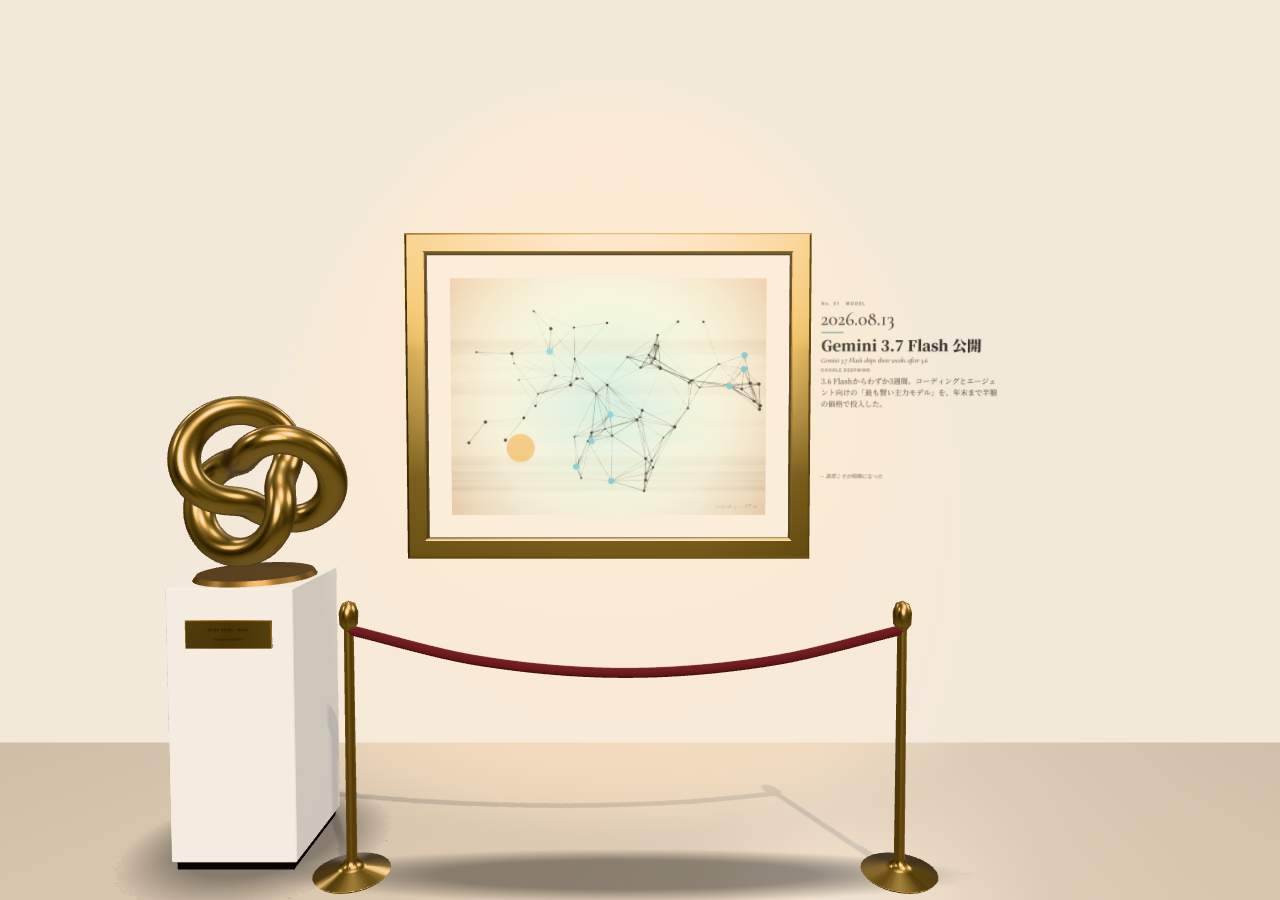
==== site/dev/exhibit_preview.html @ 72174a5a "feat(B): exhibit tuning (bigger art & captions, richer generative paintings, sculpture scale, rope l" ====
<!doctype html>
<!-- Owner: B — exhibit.js 単体プレビュー（白壁の一室に展示を並べて近接撮影）。?cat=MODEL,SAFETY&i=0 -->
<html lang="ja"><head><meta charset="utf-8"><meta name="viewport" content="width=device-width,initial-scale=1">
<title>exhibit preview (B)</title>
<link href="https://fonts.googleapis.com/css2?family=Cormorant+Garamond:ital,wght@0,400;0,500;0,600;1,400;1,500&family=Noto+Serif+JP:wght@400;600;900&family=Inter:wght@300;400;600&display=swap" rel="stylesheet">
<style>html,body{margin:0;height:100%;background:#cfc8bd;overflow:hidden}canvas{display:block}</style>
<script type="importmap">{ "imports": { "three": "../vendor/three/three.module.js", "three/addons/": "../vendor/three/addons/" } }</script>
</head><body>
<script type="module">
import * as THREE from 'three';
import { RoomEnvironment } from 'three/addons/environments/RoomEnvironment.js';
import { makeExhibit } from '../js/exhibit.js';
const q = new URLSearchParams(location.search);
const cats = (q.get('cat') || 'MODEL').split(',');
const view = q.get('view') || 'front';
const r = new THREE.WebGLRenderer({ antialias: true, preserveDrawingBuffer: true });
r.setSize(innerWidth, innerHeight); r.setPixelRatio(1);
r.toneMapping = THREE.NeutralToneMapping; r.shadowMap.enabled = true; r.shadowMap.type = THREE.PCFSoftShadowMap;
document.body.appendChild(r.domElement);
const scene = new THREE.Scene(); scene.background = new THREE.Color('#d9d3c9');
const pm = new THREE.PMREMGenerator(r); scene.environment = pm.fromScene(new RoomEnvironment(), 0.04).texture; scene.environmentIntensity = 0.45;
const wall = new THREE.Mesh(new THREE.PlaneGeometry(40, 8), new THREE.MeshStandardMaterial({ color: '#ece7de', roughness: 0.9 }));
wall.position.set(0, 4, -0.55); wall.receiveShadow = true; scene.add(wall);
const floor = new THREE.Mesh(new THREE.PlaneGeometry(40, 20), new THREE.MeshPhysicalMaterial({ color: '#cbbfae', roughness: 0.35, clearcoat: 0.4 }));
floor.rotation.x = -Math.PI / 2; floor.receiveShadow = true; scene.add(floor);
scene.add(new THREE.HemisphereLight(0xfff6ea, 0x8a7a66, 0.8));
const sun = new THREE.DirectionalLight(0xfff0dc, 1.6); sun.position.set(3, 8, 6); sun.castShadow = true;
sun.shadow.mapSize.set(2048, 2048); Object.assign(sun.shadow.camera, { left: -8, right: 8, top: 6, bottom: -2 }); sun.shadow.bias = -0.0004; scene.add(sun);
const N = { date: '2026.08.13', org: 'Google DeepMind', title: 'Gemini 3.7 Flash 公開', titleEn: 'Gemini 3.7 Flash ships three weeks after 3.6',
  summary: '3.6 Flashからわずか3週間。コーディングとエージェント向けの「最も賢い主力モデル」を、年末まで半額の価格で投入した。', impact: '速度こそが戦略になった', color: '#38e8ff' };
const cam = new THREE.PerspectiveCamera(55, innerWidth / innerHeight, 0.05, 100);
const exs = cats.map((c, k) => { const e = makeExhibit({ ...N, category: c, title: k ? N.title + '（' + c + '）' : N.title }, +(q.get('i') || 0) + k, r); e.position.x = k * 3.8; scene.add(e); return e; });
exs.forEach(e => { const sp = new THREE.SpotLight(0xffe8c8, 30, 12, 0.5, 0.6, 1.6); const ud = e.userData; sp.position.copy(ud.lightPos).add(e.position); sp.target.position.copy(ud.focus).add(e.position); scene.add(sp, sp.target); });
const cx = (cats.length - 1) * 1.9;
if (view === 'front') { cam.position.set(cx, 1.6, cats.length > 1 ? 6.5 : 3.6); cam.lookAt(cx, 1.45, 0); }
else if (view === 'sculpt') { cam.position.set(-1.0, 1.35, 1.25); cam.lookAt(-1.36, 1.15, 0.28); }
else if (view === 'text') { cam.position.set(0.9, 1.7, 1.5); cam.lookAt(0.9, 1.65, -0.5); }
else { cam.position.set(cx + 2.8, 1.6, 2.8); cam.lookAt(cx - 0.4, 1.3, 0); }
let t = 0; exs.forEach(e => e.userData.focusTarget = 1);
function loop() { t += 1 / 30; exs.forEach(e => e.userData.update(t, 1 / 30)); r.render(scene, cam); requestAnimationFrame(loop); }
loop(); window.__ready = () => true;
</script></body></html>
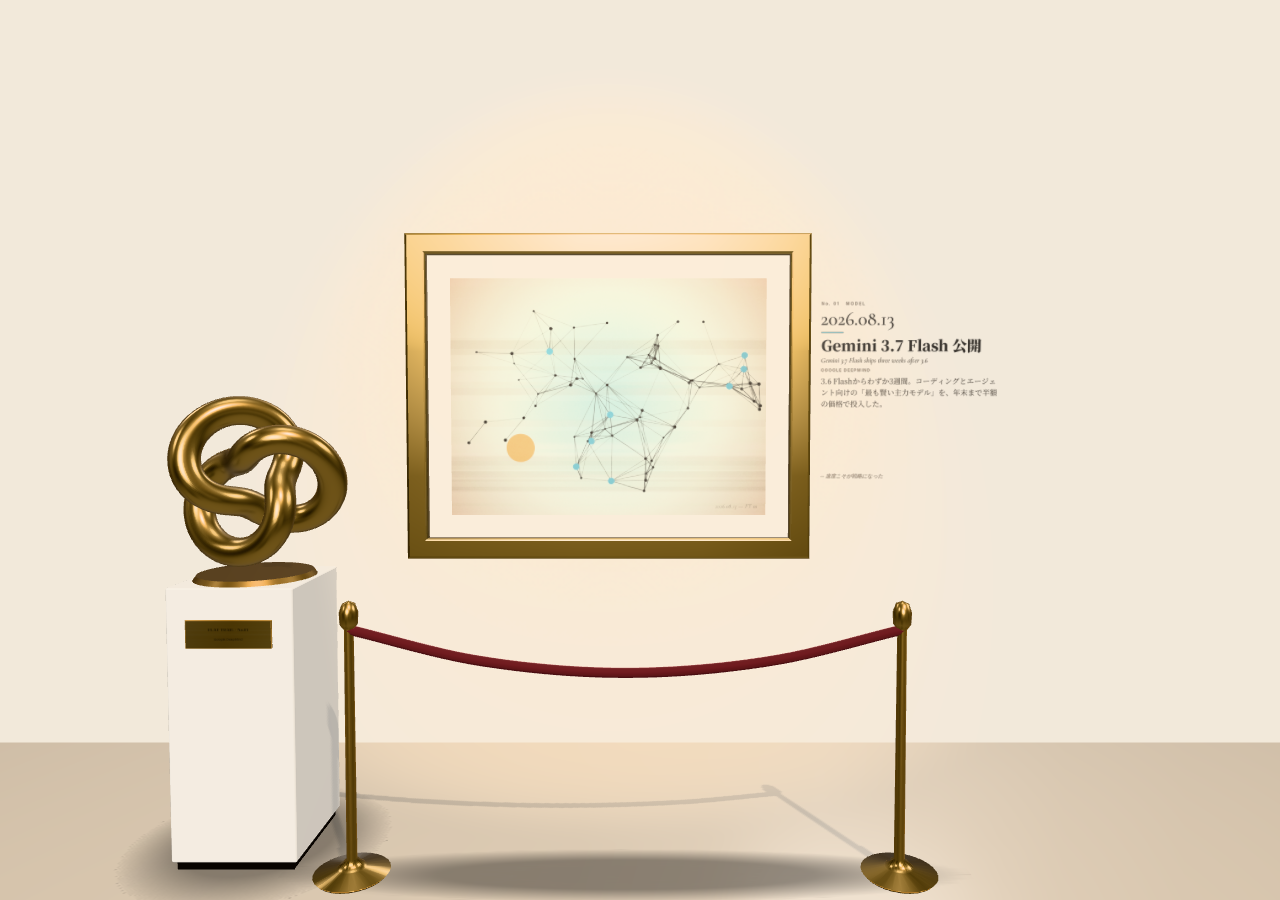
==== commit f07724ac: "chore(B): preview exposes renderer info" ====
--- a/site/dev/exhibit_preview.html
+++ b/site/dev/exhibit_preview.html
@@ -38,5 +38,5 @@
 else { cam.position.set(cx + 2.8, 1.6, 2.8); cam.lookAt(cx - 0.4, 1.3, 0); }
 let t = 0; exs.forEach(e => e.userData.focusTarget = 1);
 function loop() { t += 1 / 30; exs.forEach(e => e.userData.update(t, 1 / 30)); r.render(scene, cam); requestAnimationFrame(loop); }
-loop(); window.__ready = () => true;
+loop(); window.__info = () => ({ calls: r.info.render.calls, tris: r.info.render.triangles, tex: r.info.memory.textures, geo: r.info.memory.geometries, progs: r.info.programs.length, n: exs.length });
 </script></body></html>
